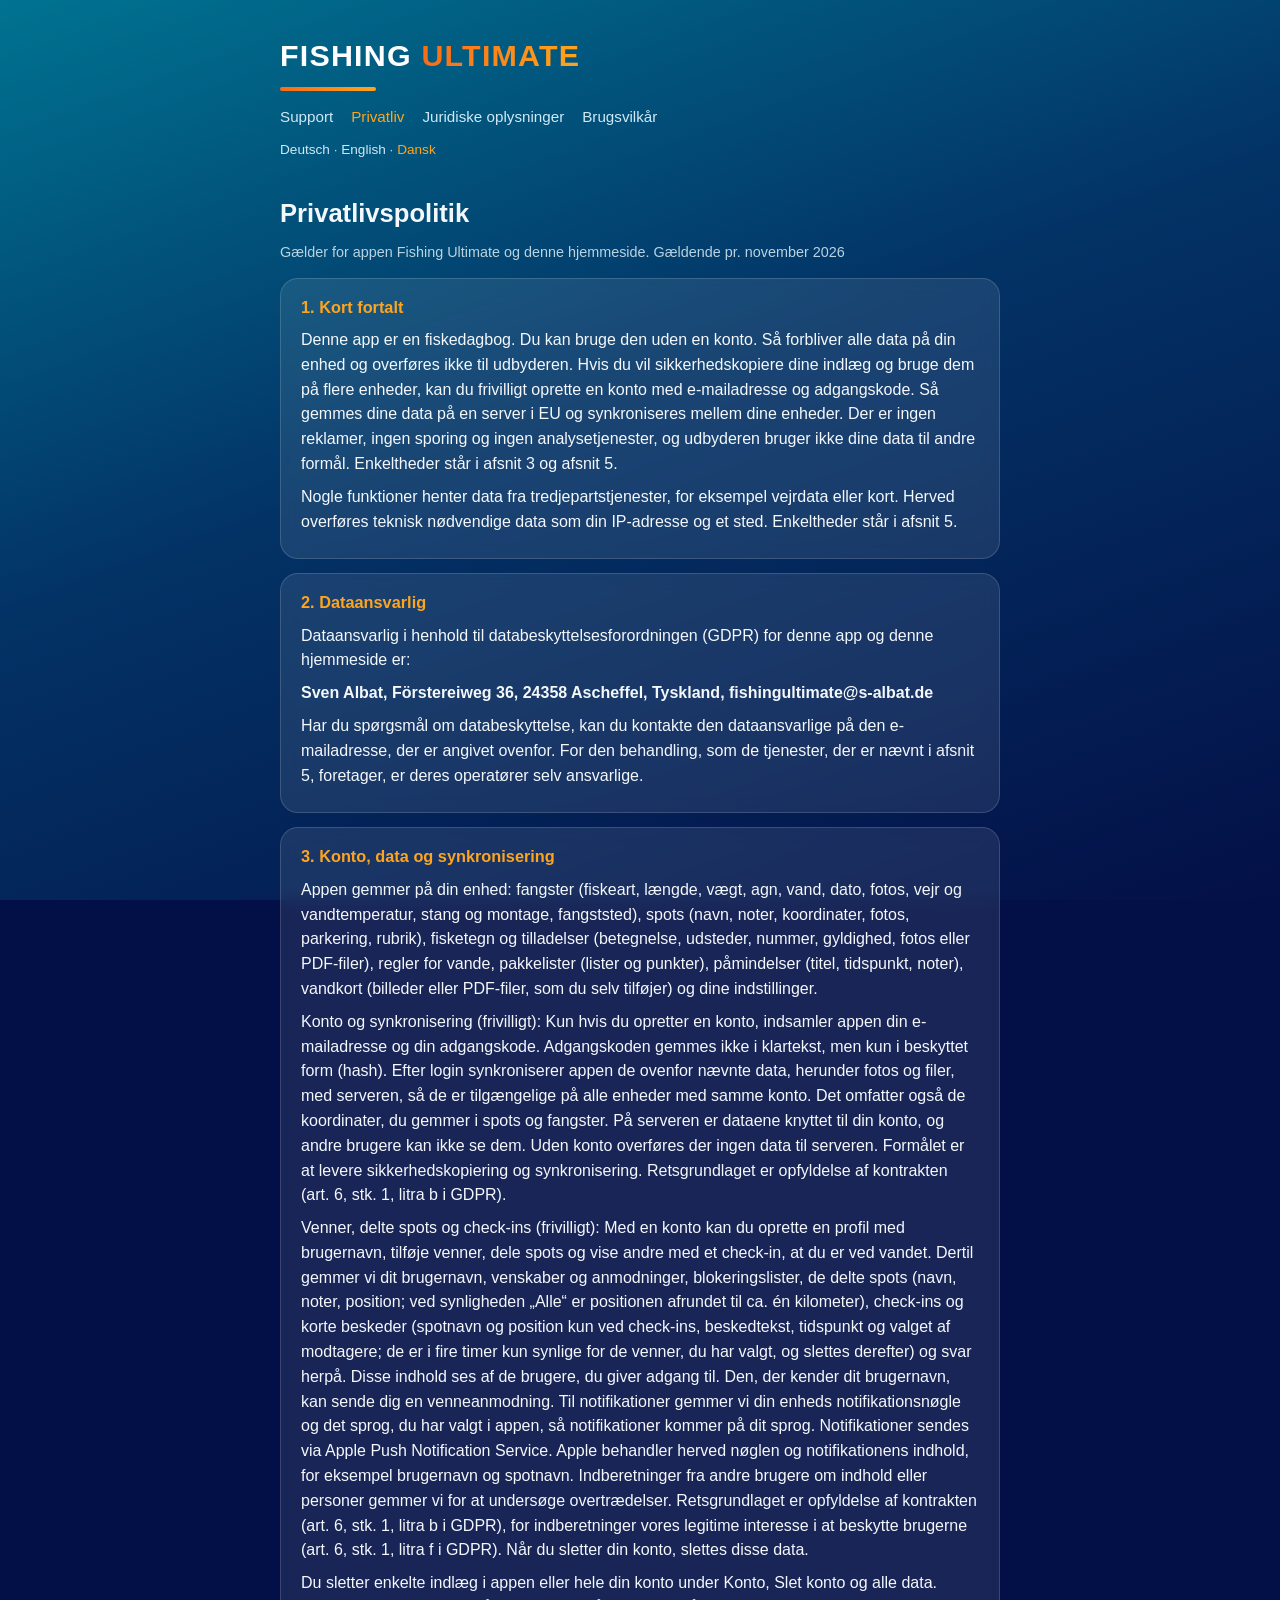
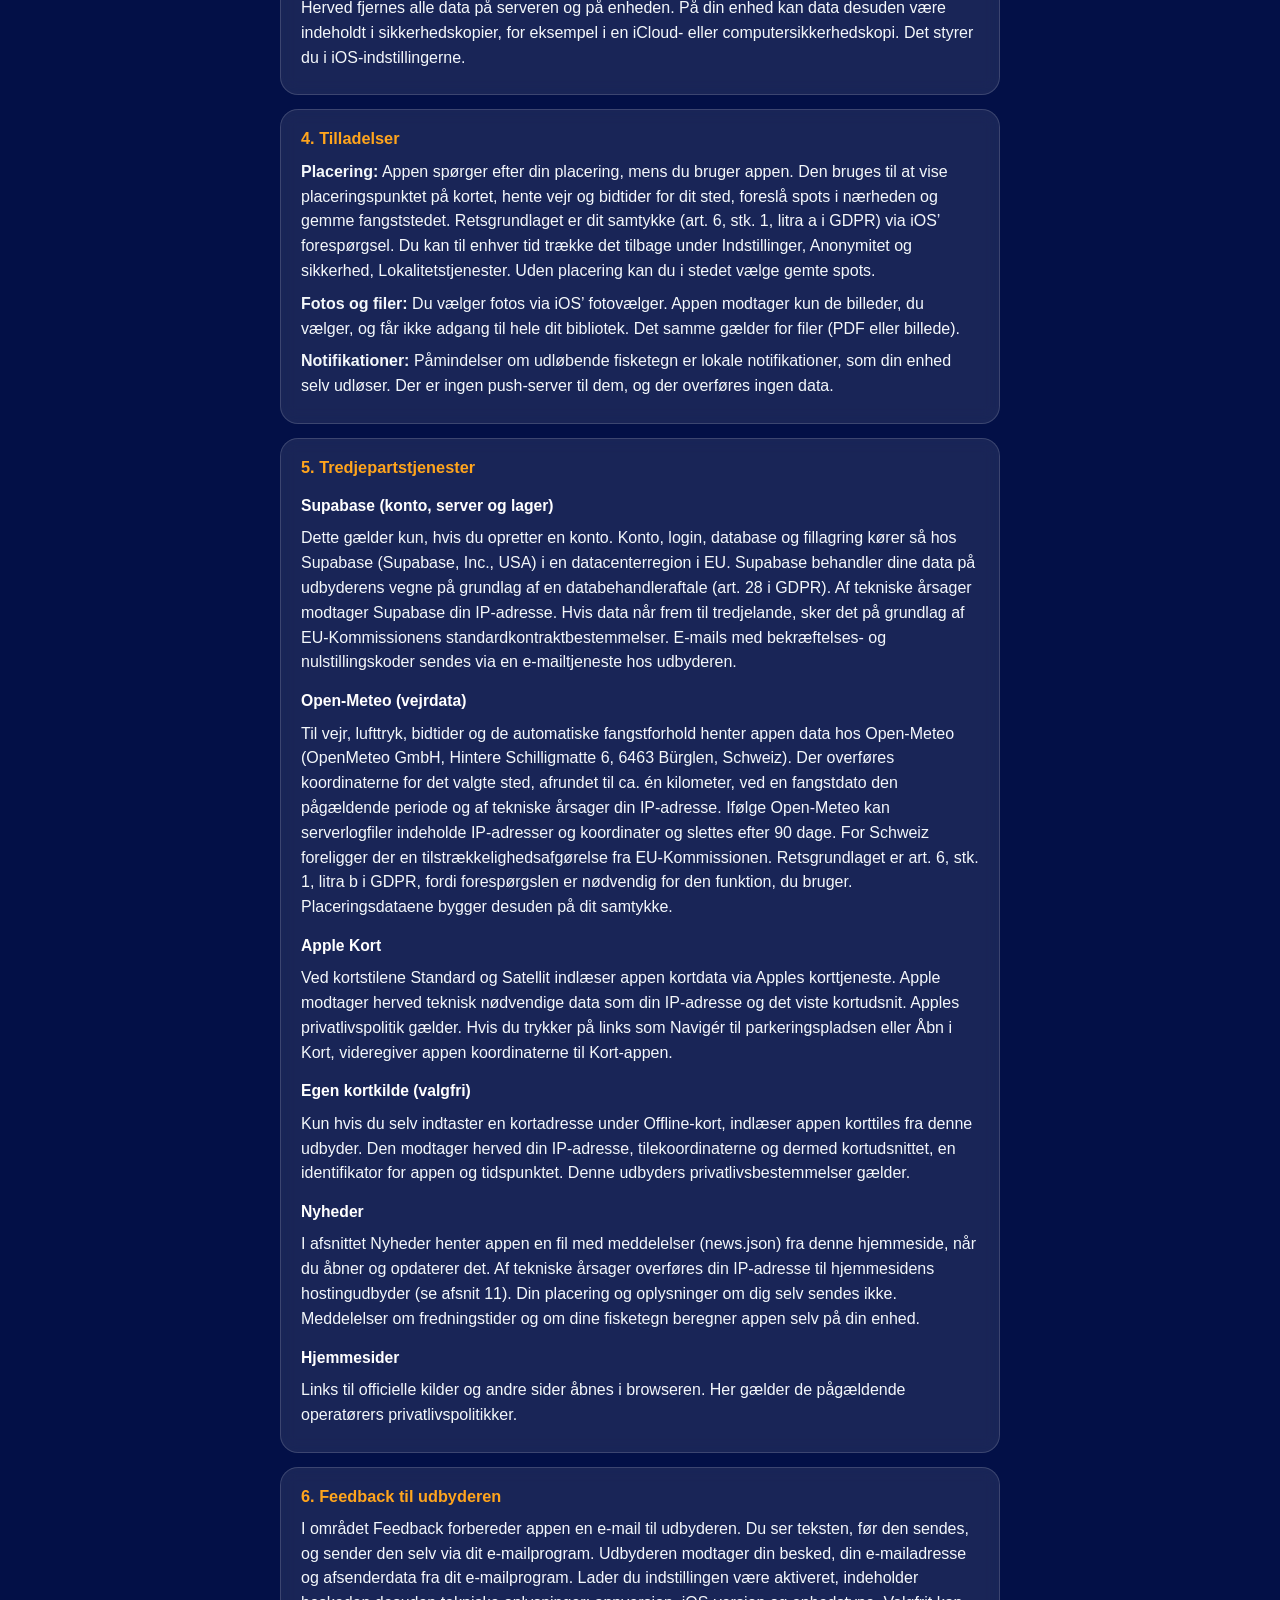
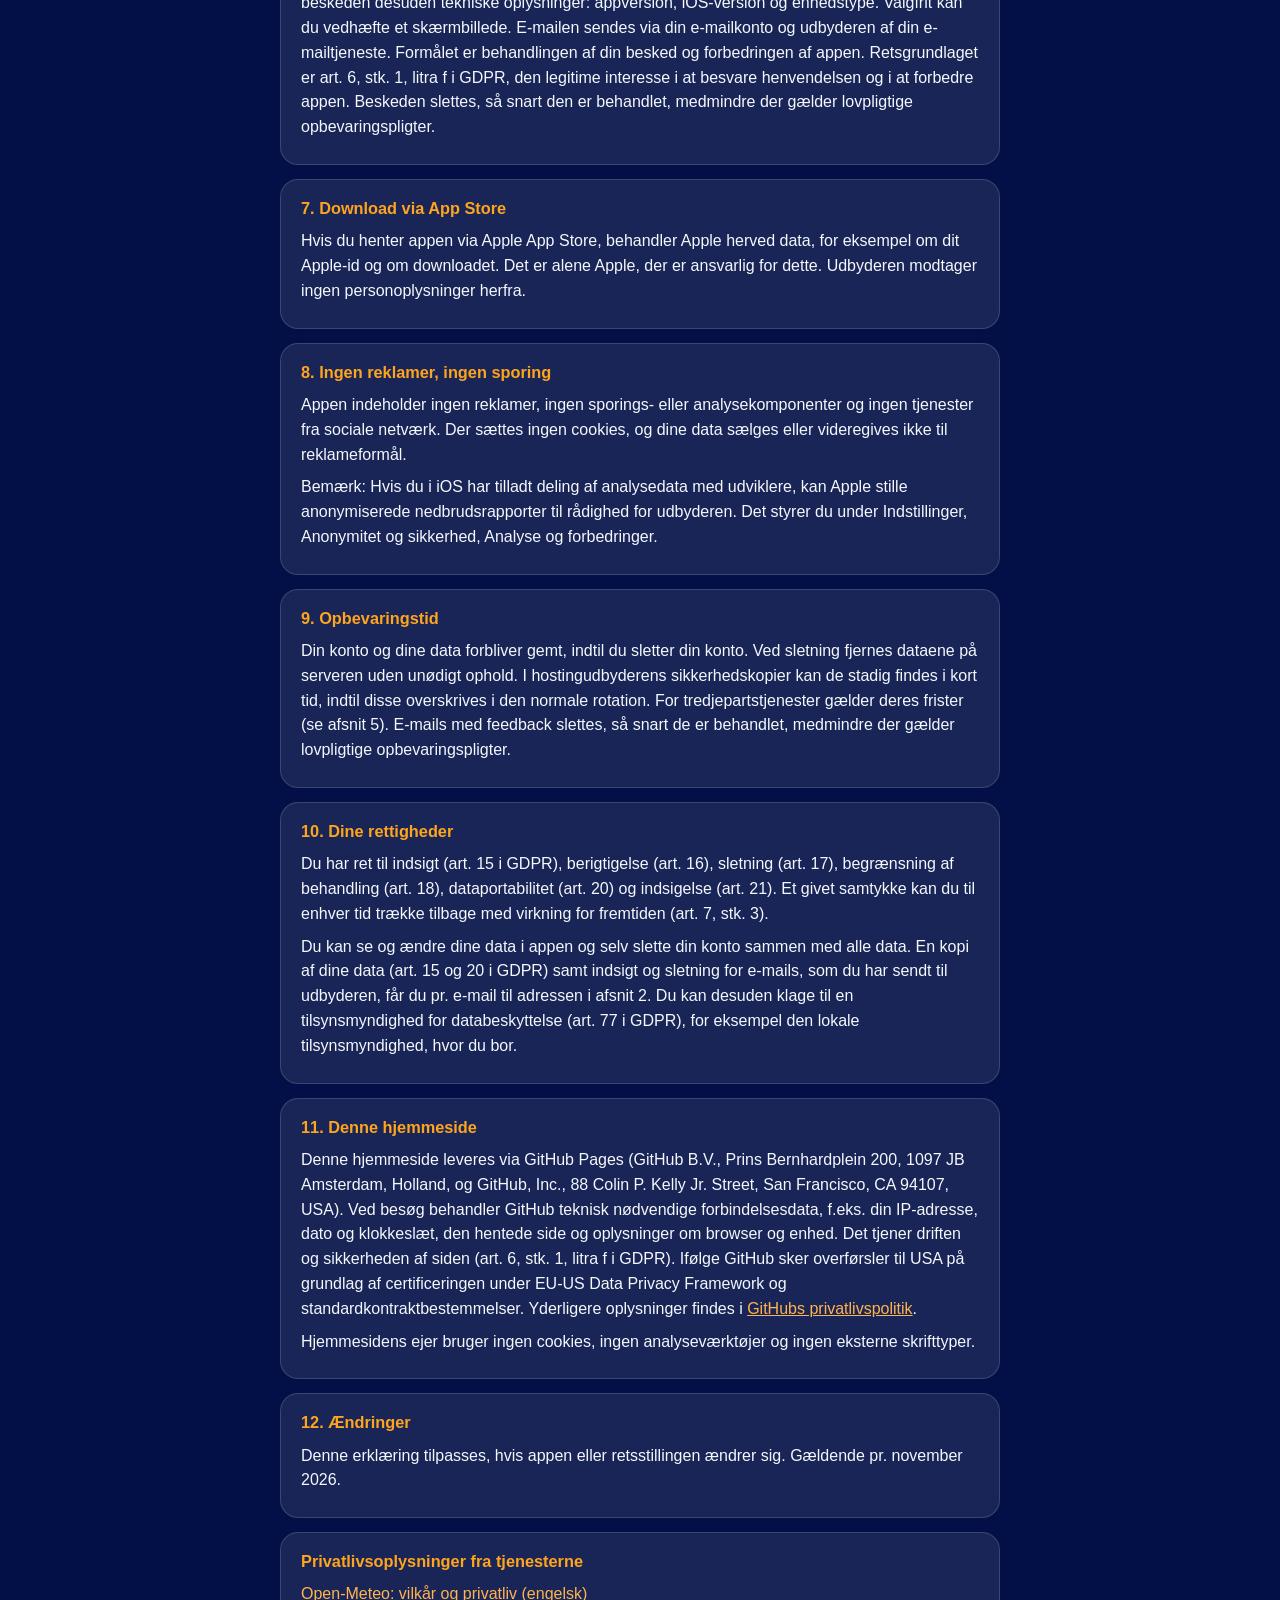
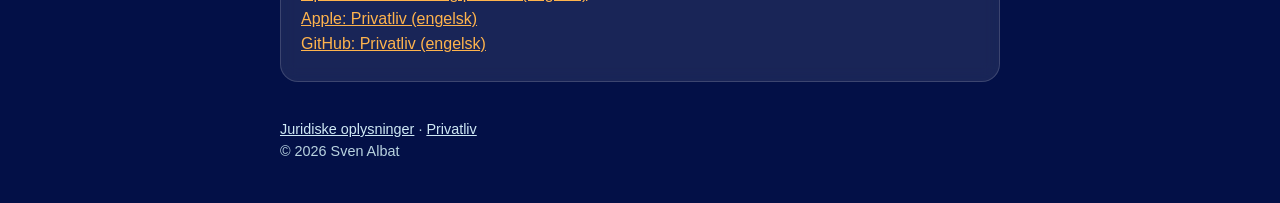
==== da/privatliv.html @ 705c63ea "Add files via upload" ====
<!DOCTYPE html>
<html lang="da">
<head>
<meta charset="utf-8">
<meta name="viewport" content="width=device-width, initial-scale=1">
<title>Privatliv – Fishing Ultimate</title>
<meta name="description" content="Fishing Ultimate: fiskedagbog, fiskepladskort, vejr og bidtider til iPhone.">
<link rel="stylesheet" href="../style.css">
</head>
<body>
<header>
  <a class="brand" href="index.html">FISHING <span>ULTIMATE</span></a>
  <div class="line"></div>
  <nav>
    <a href="index.html">Support</a>
    <a href="privatliv.html" aria-current="page">Privatliv</a>
    <a href="juridiske-oplysninger.html">Juridiske oplysninger</a>
    <a href="brugsvilkaar.html">Brugsvilkår</a>
  </nav>
  <div class="lang"><a href="../datenschutz.html" hreflang="de" lang="de">Deutsch</a> · <a href="../en/privacy.html" hreflang="en" lang="en">English</a> · <a href="privatliv.html" hreflang="da" lang="da" aria-current="true">Dansk</a></div>
</header>
<main>
<h1>Privatlivspolitik</h1>
<p class="muted">Gælder for appen Fishing Ultimate og denne hjemmeside. Gældende pr. november 2026</p>
<section class="card">
<h2>1. Kort fortalt</h2>

<p>Denne app er en fiskedagbog. Du kan bruge den uden en konto. Så forbliver alle data på din enhed og overføres ikke til udbyderen. Hvis du vil sikkerhedskopiere dine indlæg og bruge dem på flere enheder, kan du frivilligt oprette en konto med e-mailadresse og adgangskode. Så gemmes dine data på en server i EU og synkroniseres mellem dine enheder. Der er ingen reklamer, ingen sporing og ingen analysetjenester, og udbyderen bruger ikke dine data til andre formål. Enkeltheder står i afsnit 3 og afsnit 5.</p>
<p>Nogle funktioner henter data fra tredjepartstjenester, for eksempel vejrdata eller kort. Herved overføres teknisk nødvendige data som din IP-adresse og et sted. Enkeltheder står i afsnit 5.</p>

</section>
<section class="card">
<h2>2. Dataansvarlig</h2>

<p>Dataansvarlig i henhold til databeskyttelsesforordningen (GDPR) for denne app og denne hjemmeside er:</p>
<p><strong>Sven Albat, Förstereiweg 36, 24358 Ascheffel, Tyskland, fishingultimate@s-albat.de</strong></p>
<p>Har du spørgsmål om databeskyttelse, kan du kontakte den dataansvarlige på den e-mailadresse, der er angivet ovenfor. For den behandling, som de tjenester, der er nævnt i afsnit 5, foretager, er deres operatører selv ansvarlige.</p>

</section>
<section class="card">
<h2>3. Konto, data og synkronisering</h2>

<p>Appen gemmer på din enhed: fangster (fiskeart, længde, vægt, agn, vand, dato, fotos, vejr og vandtemperatur, stang og montage, fangststed), spots (navn, noter, koordinater, fotos, parkering, rubrik), fisketegn og tilladelser (betegnelse, udsteder, nummer, gyldighed, fotos eller PDF-filer), regler for vande, pakkelister (lister og punkter), påmindelser (titel, tidspunkt, noter), vandkort (billeder eller PDF-filer, som du selv tilføjer) og dine indstillinger.</p>
<p>Konto og synkronisering (frivilligt): Kun hvis du opretter en konto, indsamler appen din e-mailadresse og din adgangskode. Adgangskoden gemmes ikke i klartekst, men kun i beskyttet form (hash). Efter login synkroniserer appen de ovenfor nævnte data, herunder fotos og filer, med serveren, så de er tilgængelige på alle enheder med samme konto. Det omfatter også de koordinater, du gemmer i spots og fangster. På serveren er dataene knyttet til din konto, og andre brugere kan ikke se dem. Uden konto overføres der ingen data til serveren. Formålet er at levere sikkerhedskopiering og synkronisering. Retsgrundlaget er opfyldelse af kontrakten (art. 6, stk. 1, litra b i GDPR).</p>
<p>Venner, delte spots og check-ins (frivilligt): Med en konto kan du oprette en profil med brugernavn, tilføje venner, dele spots og vise andre med et check-in, at du er ved vandet. Dertil gemmer vi dit brugernavn, venskaber og anmodninger, blokeringslister, de delte spots (navn, noter, position; ved synligheden „Alle“ er positionen afrundet til ca. én kilometer), check-ins og korte beskeder (spotnavn og position kun ved check-ins, beskedtekst, tidspunkt og valget af modtagere; de er i fire timer kun synlige for de venner, du har valgt, og slettes derefter) og svar herpå. Disse indhold ses af de brugere, du giver adgang til. Den, der kender dit brugernavn, kan sende dig en venneanmodning. Til notifikationer gemmer vi din enheds notifikationsnøgle og det sprog, du har valgt i appen, så notifikationer kommer på dit sprog. Notifikationer sendes via Apple Push Notification Service. Apple behandler herved nøglen og notifikationens indhold, for eksempel brugernavn og spotnavn. Indberetninger fra andre brugere om indhold eller personer gemmer vi for at undersøge overtrædelser. Retsgrundlaget er opfyldelse af kontrakten (art. 6, stk. 1, litra b i GDPR), for indberetninger vores legitime interesse i at beskytte brugerne (art. 6, stk. 1, litra f i GDPR). Når du sletter din konto, slettes disse data.</p>
<p>Du sletter enkelte indlæg i appen eller hele din konto under Konto, Slet konto og alle data. Herved fjernes alle data på serveren og på enheden. På din enhed kan data desuden være indeholdt i sikkerhedskopier, for eksempel i en iCloud- eller computersikkerhedskopi. Det styrer du i iOS-indstillingerne.</p>

</section>
<section class="card">
<h2>4. Tilladelser</h2>

<p><strong>Placering:</strong> Appen spørger efter din placering, mens du bruger appen. Den bruges til at vise placeringspunktet på kortet, hente vejr og bidtider for dit sted, foreslå spots i nærheden og gemme fangststedet. Retsgrundlaget er dit samtykke (art. 6, stk. 1, litra a i GDPR) via iOS’ forespørgsel. Du kan til enhver tid trække det tilbage under Indstillinger, Anonymitet og sikkerhed, Lokalitetstjenester. Uden placering kan du i stedet vælge gemte spots.</p>
<p><strong>Fotos og filer:</strong> Du vælger fotos via iOS’ fotovælger. Appen modtager kun de billeder, du vælger, og får ikke adgang til hele dit bibliotek. Det samme gælder for filer (PDF eller billede).</p>
<p><strong>Notifikationer:</strong> Påmindelser om udløbende fisketegn er lokale notifikationer, som din enhed selv udløser. Der er ingen push-server til dem, og der overføres ingen data.</p>

</section>
<section class="card">
<h2>5. Tredjepartstjenester</h2>

<h3>Supabase (konto, server og lager)</h3>
<p>Dette gælder kun, hvis du opretter en konto. Konto, login, database og fillagring kører så hos Supabase (Supabase, Inc., USA) i en datacenterregion i EU. Supabase behandler dine data på udbyderens vegne på grundlag af en databehandleraftale (art. 28 i GDPR). Af tekniske årsager modtager Supabase din IP-adresse. Hvis data når frem til tredjelande, sker det på grundlag af EU-Kommissionens standardkontraktbestemmelser. E-mails med bekræftelses- og nulstillingskoder sendes via en e-mailtjeneste hos udbyderen.</p>
<h3>Open-Meteo (vejrdata)</h3>
<p>Til vejr, lufttryk, bidtider og de automatiske fangstforhold henter appen data hos Open-Meteo (OpenMeteo GmbH, Hintere Schilligmatte 6, 6463 Bürglen, Schweiz). Der overføres koordinaterne for det valgte sted, afrundet til ca. én kilometer, ved en fangstdato den pågældende periode og af tekniske årsager din IP-adresse. Ifølge Open-Meteo kan serverlogfiler indeholde IP-adresser og koordinater og slettes efter 90 dage. For Schweiz foreligger der en tilstrækkelighedsafgørelse fra EU-Kommissionen. Retsgrundlaget er art. 6, stk. 1, litra b i GDPR, fordi forespørgslen er nødvendig for den funktion, du bruger. Placeringsdataene bygger desuden på dit samtykke.</p>
<h3>Apple Kort</h3>
<p>Ved kortstilene Standard og Satellit indlæser appen kortdata via Apples korttjeneste. Apple modtager herved teknisk nødvendige data som din IP-adresse og det viste kortudsnit. Apples privatlivspolitik gælder. Hvis du trykker på links som Navigér til parkeringspladsen eller Åbn i Kort, videregiver appen koordinaterne til Kort-appen.</p>
<h3>Egen kortkilde (valgfri)</h3>
<p>Kun hvis du selv indtaster en kortadresse under Offline-kort, indlæser appen korttiles fra denne udbyder. Den modtager herved din IP-adresse, tilekoordinaterne og dermed kortudsnittet, en identifikator for appen og tidspunktet. Denne udbyders privatlivsbestemmelser gælder.</p>
<h3>Nyheder</h3>
<p>I afsnittet Nyheder henter appen en fil med meddelelser (news.json) fra denne hjemmeside, når du åbner og opdaterer det. Af tekniske årsager overføres din IP-adresse til hjemmesidens hostingudbyder (se afsnit 11). Din placering og oplysninger om dig selv sendes ikke. Meddelelser om fredningstider og om dine fisketegn beregner appen selv på din enhed.</p>
<h3>Hjemmesider</h3>
<p>Links til officielle kilder og andre sider åbnes i browseren. Her gælder de pågældende operatørers privatlivspolitikker.</p>

</section>
<section class="card">
<h2>6. Feedback til udbyderen</h2>
<p>I området Feedback forbereder appen en e-mail til udbyderen. Du ser teksten, før den sendes, og sender den selv via dit e-mailprogram. Udbyderen modtager din besked, din e-mailadresse og afsenderdata fra dit e-mailprogram. Lader du indstillingen være aktiveret, indeholder beskeden desuden tekniske oplysninger: appversion, iOS-version og enhedstype. Valgfrit kan du vedhæfte et skærmbillede. E-mailen sendes via din e-mailkonto og udbyderen af din e-mailtjeneste. Formålet er behandlingen af din besked og forbedringen af appen. Retsgrundlaget er art. 6, stk. 1, litra f i GDPR, den legitime interesse i at besvare henvendelsen og i at forbedre appen. Beskeden slettes, så snart den er behandlet, medmindre der gælder lovpligtige opbevaringspligter.</p>
</section>
<section class="card">
<h2>7. Download via App Store</h2>

<p>Hvis du henter appen via Apple App Store, behandler Apple herved data, for eksempel om dit Apple-id og om downloadet. Det er alene Apple, der er ansvarlig for dette. Udbyderen modtager ingen personoplysninger herfra.</p>

</section>
<section class="card">
<h2>8. Ingen reklamer, ingen sporing</h2>

<p>Appen indeholder ingen reklamer, ingen sporings- eller analysekomponenter og ingen tjenester fra sociale netværk. Der sættes ingen cookies, og dine data sælges eller videregives ikke til reklameformål.</p>
<p>Bemærk: Hvis du i iOS har tilladt deling af analysedata med udviklere, kan Apple stille anonymiserede nedbrudsrapporter til rådighed for udbyderen. Det styrer du under Indstillinger, Anonymitet og sikkerhed, Analyse og forbedringer.</p>

</section>
<section class="card">
<h2>9. Opbevaringstid</h2>

<p>Din konto og dine data forbliver gemt, indtil du sletter din konto. Ved sletning fjernes dataene på serveren uden unødigt ophold. I hostingudbyderens sikkerhedskopier kan de stadig findes i kort tid, indtil disse overskrives i den normale rotation. For tredjepartstjenester gælder deres frister (se afsnit 5). E-mails med feedback slettes, så snart de er behandlet, medmindre der gælder lovpligtige opbevaringspligter.</p>

</section>
<section class="card">
<h2>10. Dine rettigheder</h2>

<p>Du har ret til indsigt (art. 15 i GDPR), berigtigelse (art. 16), sletning (art. 17), begrænsning af behandling (art. 18), dataportabilitet (art. 20) og indsigelse (art. 21). Et givet samtykke kan du til enhver tid trække tilbage med virkning for fremtiden (art. 7, stk. 3).</p>
<p>Du kan se og ændre dine data i appen og selv slette din konto sammen med alle data. En kopi af dine data (art. 15 og 20 i GDPR) samt indsigt og sletning for e-mails, som du har sendt til udbyderen, får du pr. e-mail til adressen i afsnit 2. Du kan desuden klage til en tilsynsmyndighed for databeskyttelse (art. 77 i GDPR), for eksempel den lokale tilsynsmyndighed, hvor du bor.</p>

</section>
<section class="card">
<h2>11. Denne hjemmeside</h2>

<p>Denne hjemmeside leveres via GitHub Pages (GitHub B.V., Prins Bernhardplein 200, 1097 JB Amsterdam, Holland, og GitHub, Inc., 88 Colin P. Kelly Jr. Street, San Francisco, CA 94107, USA). Ved besøg behandler GitHub teknisk nødvendige forbindelsesdata, f.eks. din IP-adresse, dato og klokkeslæt, den hentede side og oplysninger om browser og enhed. Det tjener driften og sikkerheden af siden (art. 6, stk. 1, litra f i GDPR). Ifølge GitHub sker overførsler til USA på grundlag af certificeringen under EU-US Data Privacy Framework og standardkontraktbestemmelser. Yderligere oplysninger findes i <a href="https://docs.github.com/en/site-policy/privacy-policies/github-general-privacy-statement">GitHubs privatlivspolitik</a>.</p>
<p>Hjemmesidens ejer bruger ingen cookies, ingen analyseværktøjer og ingen eksterne skrifttyper.</p>

</section>
<section class="card">
<h2>12. Ændringer</h2>

<p>Denne erklæring tilpasses, hvis appen eller retsstillingen ændrer sig. Gældende pr. november 2026.</p>

</section>
<section class="card">
<h2>Privatlivsoplysninger fra tjenesterne</h2>

<p><a href="https://open-meteo.com/en/terms">Open-Meteo: vilkår og privatliv (engelsk)</a><br>
<a href="https://www.apple.com/legal/privacy/en-ww/">Apple: Privatliv (engelsk)</a><br>
<a href="https://docs.github.com/en/site-policy/privacy-policies/github-general-privacy-statement">GitHub: Privatliv (engelsk)</a></p>

</section>

</main>
<footer>
  <a href="juridiske-oplysninger.html">Juridiske oplysninger</a> · <a href="privatliv.html">Privatliv</a><br>
  © 2026 Sven Albat
</footer>
</body>
</html>
---- style.css ----
:root { color-scheme: dark; }
* { box-sizing: border-box; }
body {
  margin: 0;
  font-family: -apple-system, BlinkMacSystemFont, "Segoe UI", Roboto, Helvetica, Arial, sans-serif;
  line-height: 1.55;
  color: #f4f8fb;
  background: #031047;
  background-image: linear-gradient(160deg, #007391 0%, #033366 45%, #031047 100%);
  background-attachment: fixed;
  min-height: 100vh;
}
header, main, footer { max-width: 760px; margin: 0 auto; padding: 0 20px; }
header { padding-top: 32px; padding-bottom: 8px; }
header .brand { font-size: 1.9rem; font-weight: 800; letter-spacing: .04em; text-decoration: none; color: #fff; }
header .brand span { background: linear-gradient(90deg, #f96b17, #ffa51d); -webkit-background-clip: text; background-clip: text; color: transparent; }
header .line { width: 96px; height: 4px; border-radius: 2px; margin-top: 8px; background: linear-gradient(90deg, #f96b17, #ffa51d); }
nav { margin-top: 14px; display: flex; flex-wrap: wrap; gap: 6px 18px; font-size: .95rem; }
nav a { color: #cfe9f5; text-decoration: none; }
nav a[aria-current="page"], nav a:hover { color: #ffa51d; }
h1 { font-size: 1.6rem; margin: 26px 0 6px; }
.card {
  background: rgba(255, 255, 255, .09);
  border: 1px solid rgba(255, 255, 255, .15);
  border-radius: 18px;
  padding: 16px 20px;
  margin: 14px 0;
  backdrop-filter: blur(8px);
}
.card h2 { font-size: 1.02rem; margin: 0 0 8px; color: #ffa51d; }
.card h3 { font-size: .98rem; margin: 14px 0 4px; color: #fff; }
p { margin: 8px 0; }
a { color: #ffb44d; }
.muted { color: #b9d3e0; font-size: .9rem; }
footer { padding-top: 22px; padding-bottom: 40px; color: #b9d3e0; font-size: .9rem; }
footer a { color: #cfe9f5; }
.lang { margin-top: 10px; font-size: .85rem; color: #b9d3e0; }
.lang a { color: #cfe9f5; text-decoration: none; }
.lang a[aria-current="true"], .lang a:hover { color: #ffa51d; }
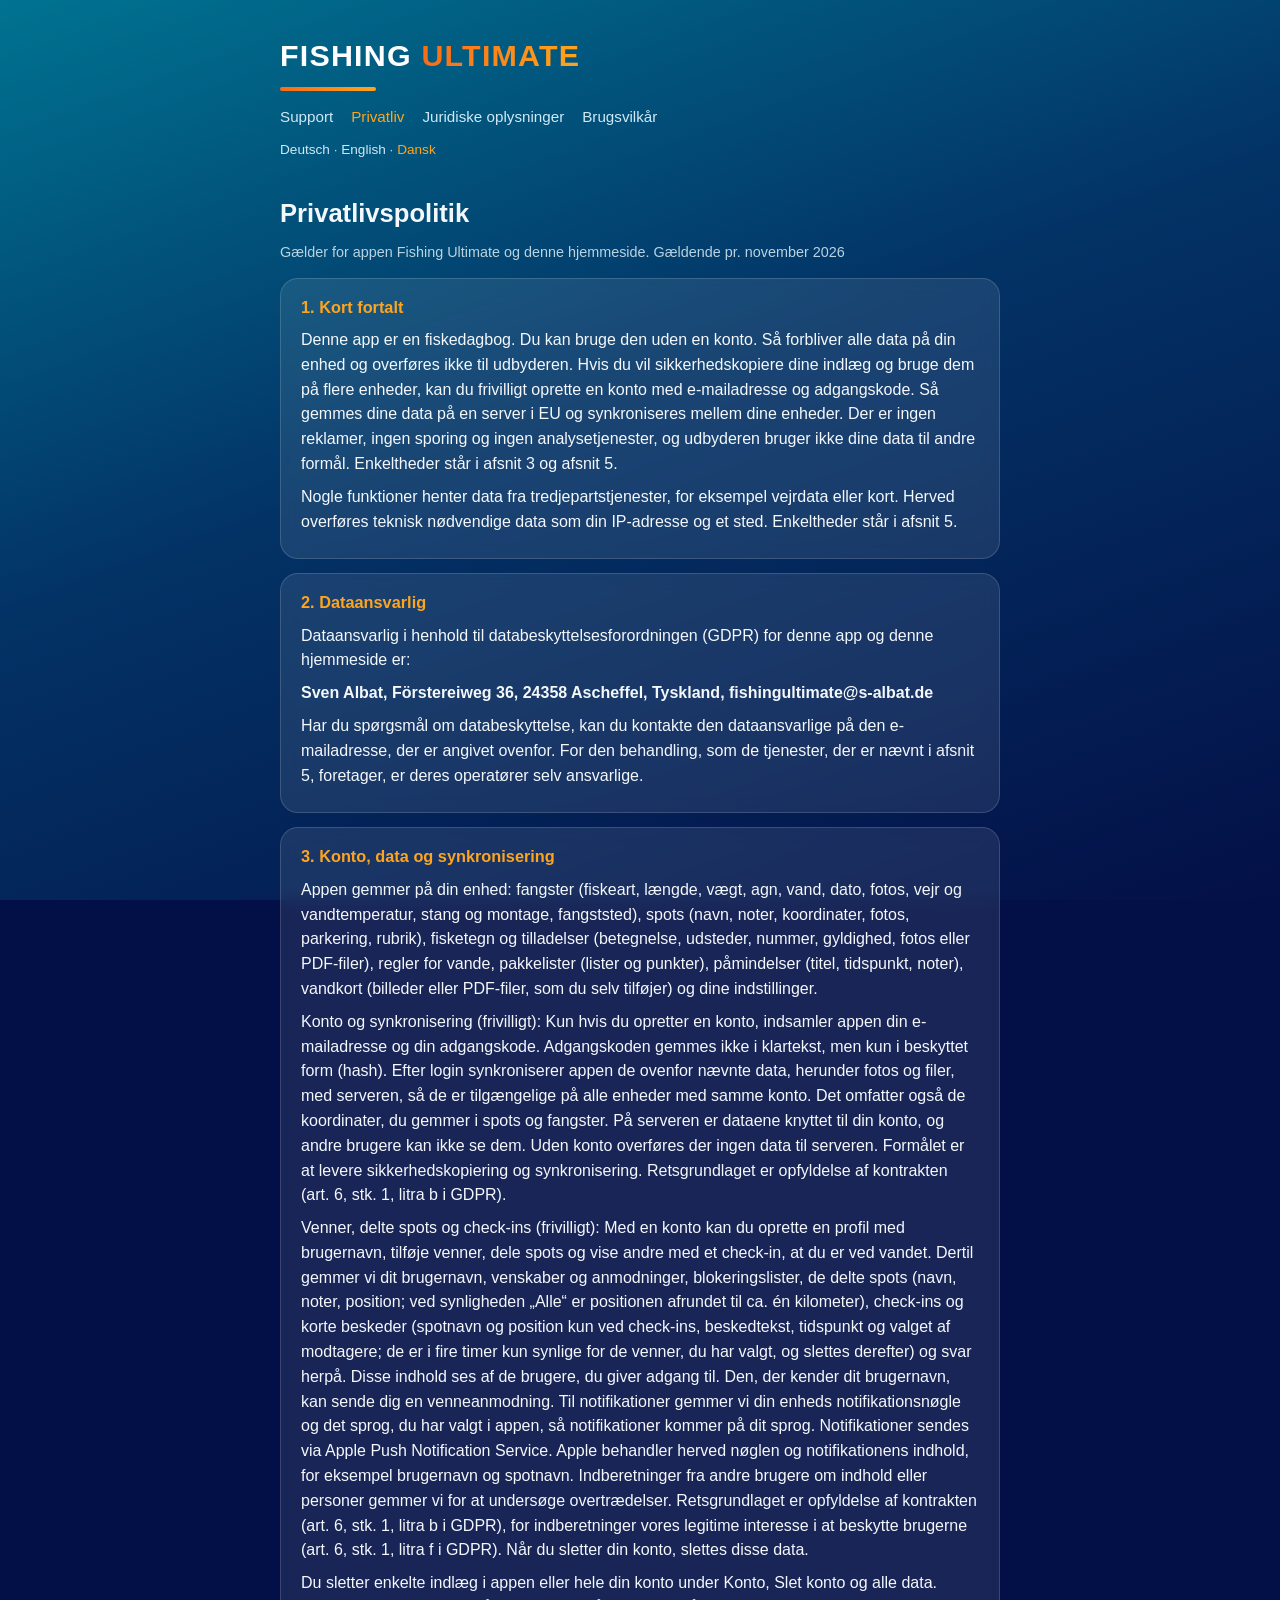
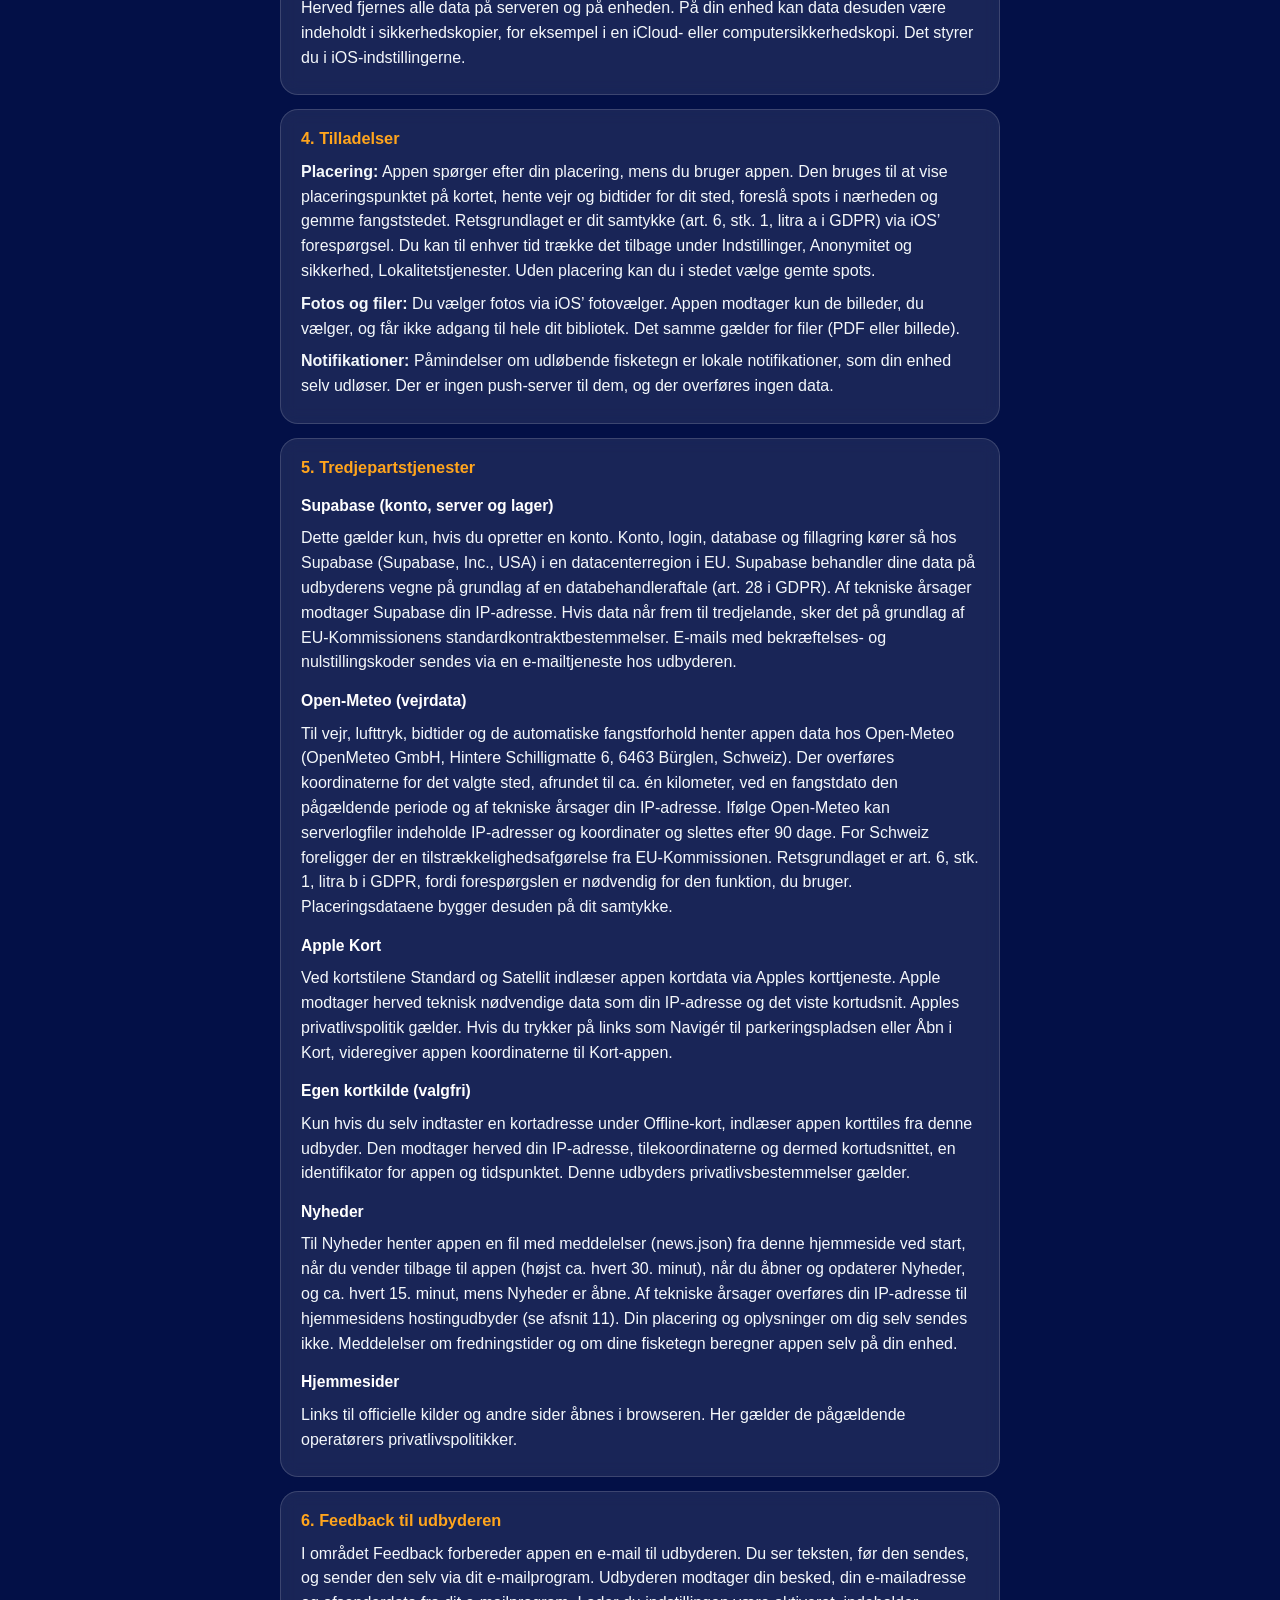
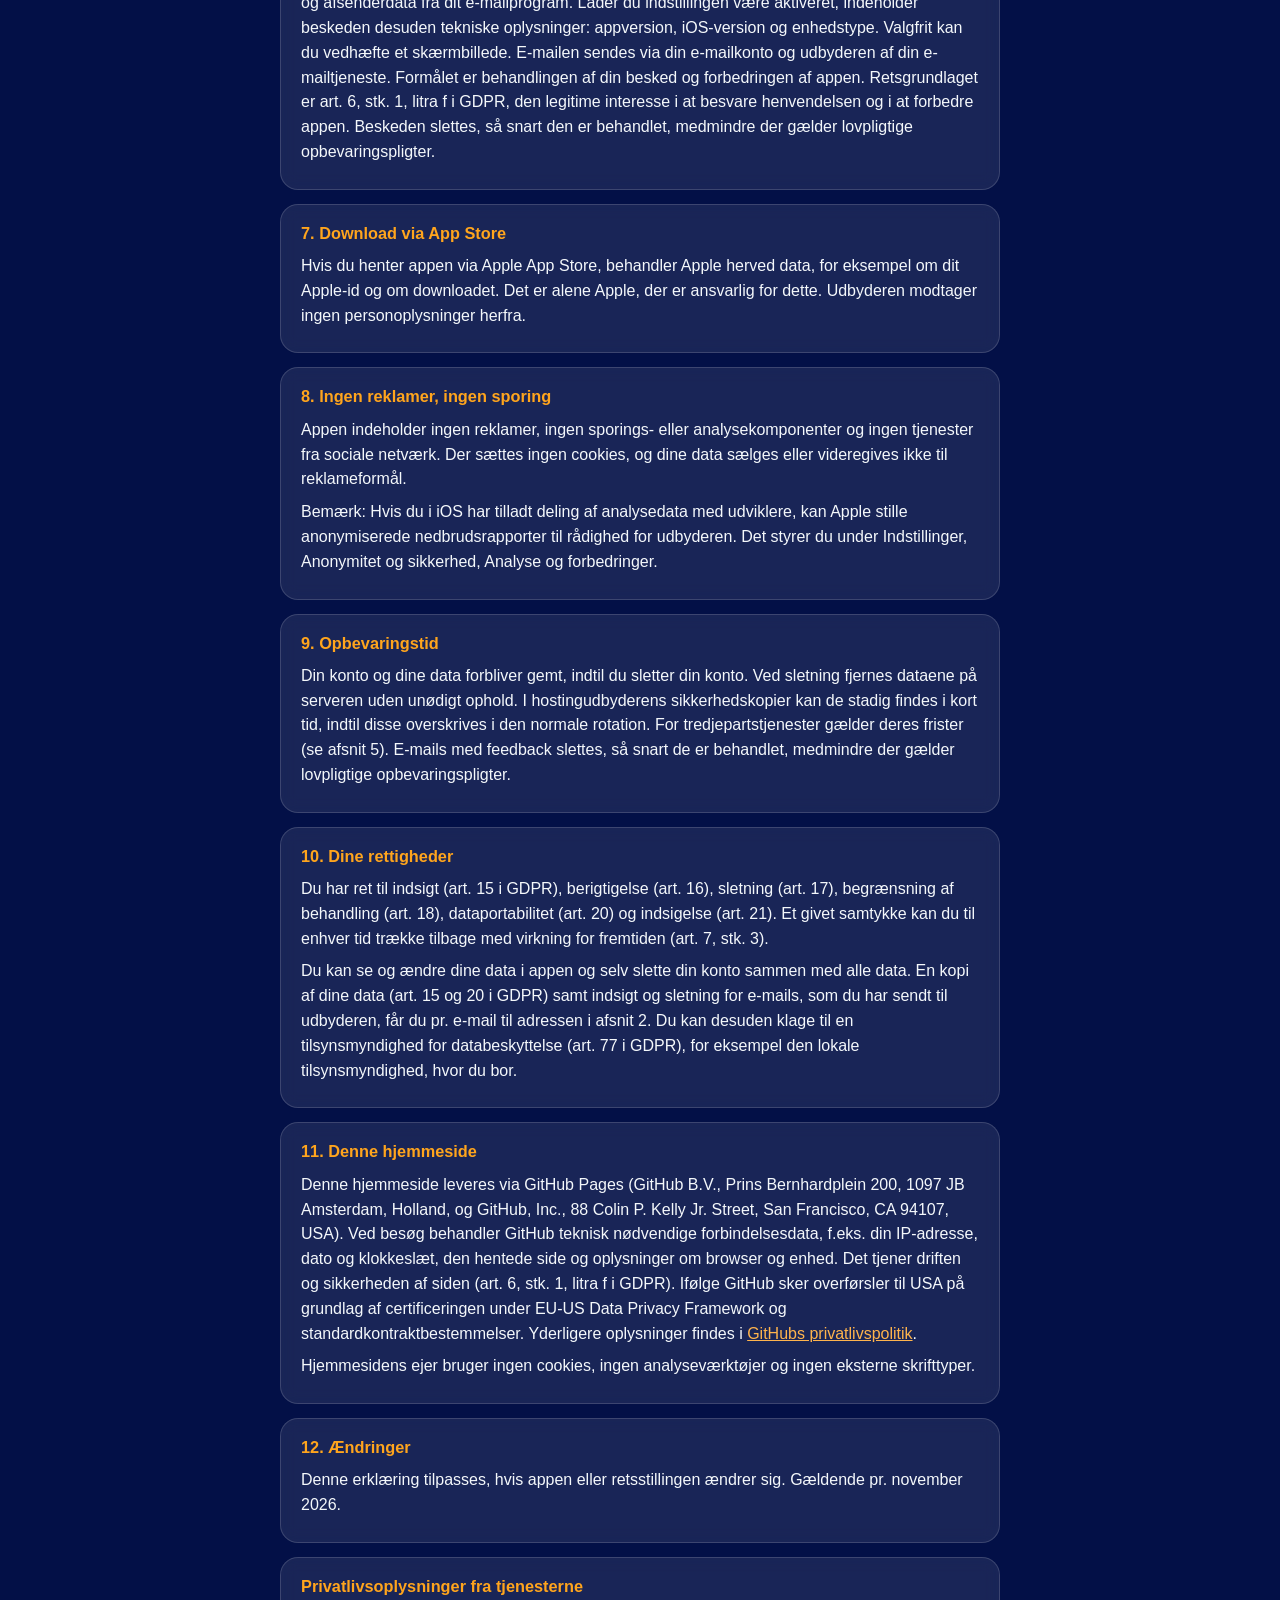
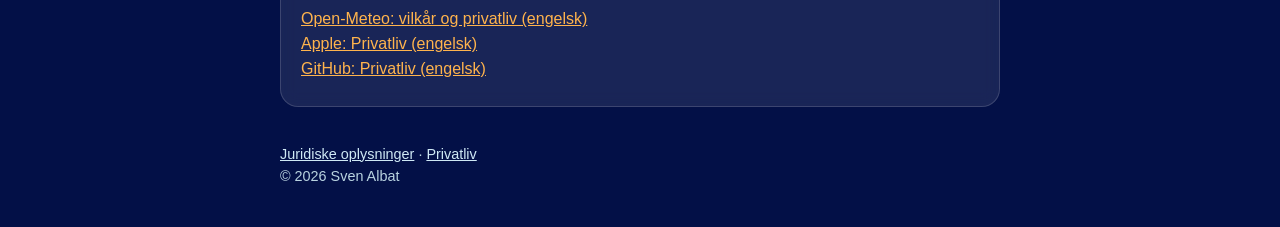
==== commit 1060d378: "Add files via upload" ====
--- a/da/privatliv.html
+++ b/da/privatliv.html
@@ -66,7 +66,7 @@
 <h3>Egen kortkilde (valgfri)</h3>
 <p>Kun hvis du selv indtaster en kortadresse under Offline-kort, indlæser appen korttiles fra denne udbyder. Den modtager herved din IP-adresse, tilekoordinaterne og dermed kortudsnittet, en identifikator for appen og tidspunktet. Denne udbyders privatlivsbestemmelser gælder.</p>
 <h3>Nyheder</h3>
-<p>I afsnittet Nyheder henter appen en fil med meddelelser (news.json) fra denne hjemmeside, når du åbner og opdaterer det. Af tekniske årsager overføres din IP-adresse til hjemmesidens hostingudbyder (se afsnit 11). Din placering og oplysninger om dig selv sendes ikke. Meddelelser om fredningstider og om dine fisketegn beregner appen selv på din enhed.</p>
+<p>Til Nyheder henter appen en fil med meddelelser (news.json) fra denne hjemmeside ved start, når du vender tilbage til appen (højst ca. hvert 30. minut), når du åbner og opdaterer Nyheder, og ca. hvert 15. minut, mens Nyheder er åbne. Af tekniske årsager overføres din IP-adresse til hjemmesidens hostingudbyder (se afsnit 11). Din placering og oplysninger om dig selv sendes ikke. Meddelelser om fredningstider og om dine fisketegn beregner appen selv på din enhed.</p>
 <h3>Hjemmesider</h3>
 <p>Links til officielle kilder og andre sider åbnes i browseren. Her gælder de pågældende operatørers privatlivspolitikker.</p>
 
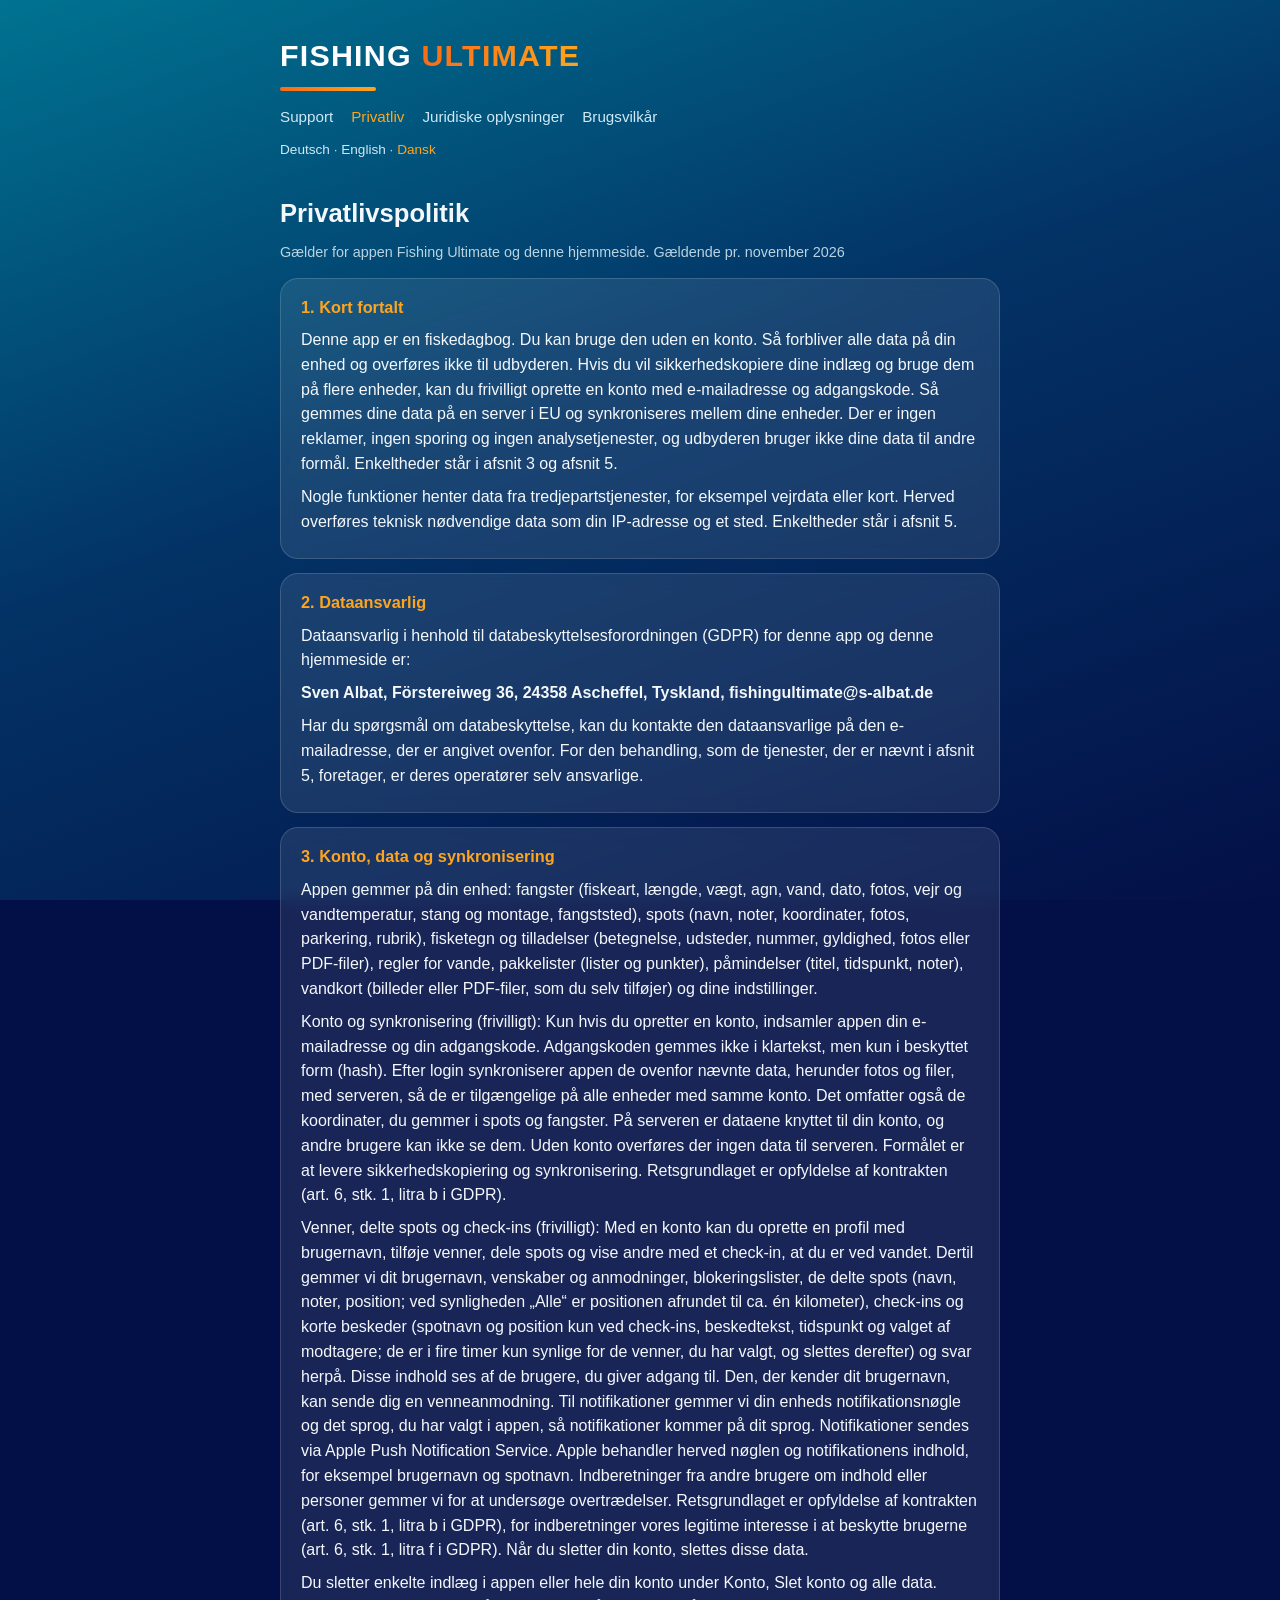
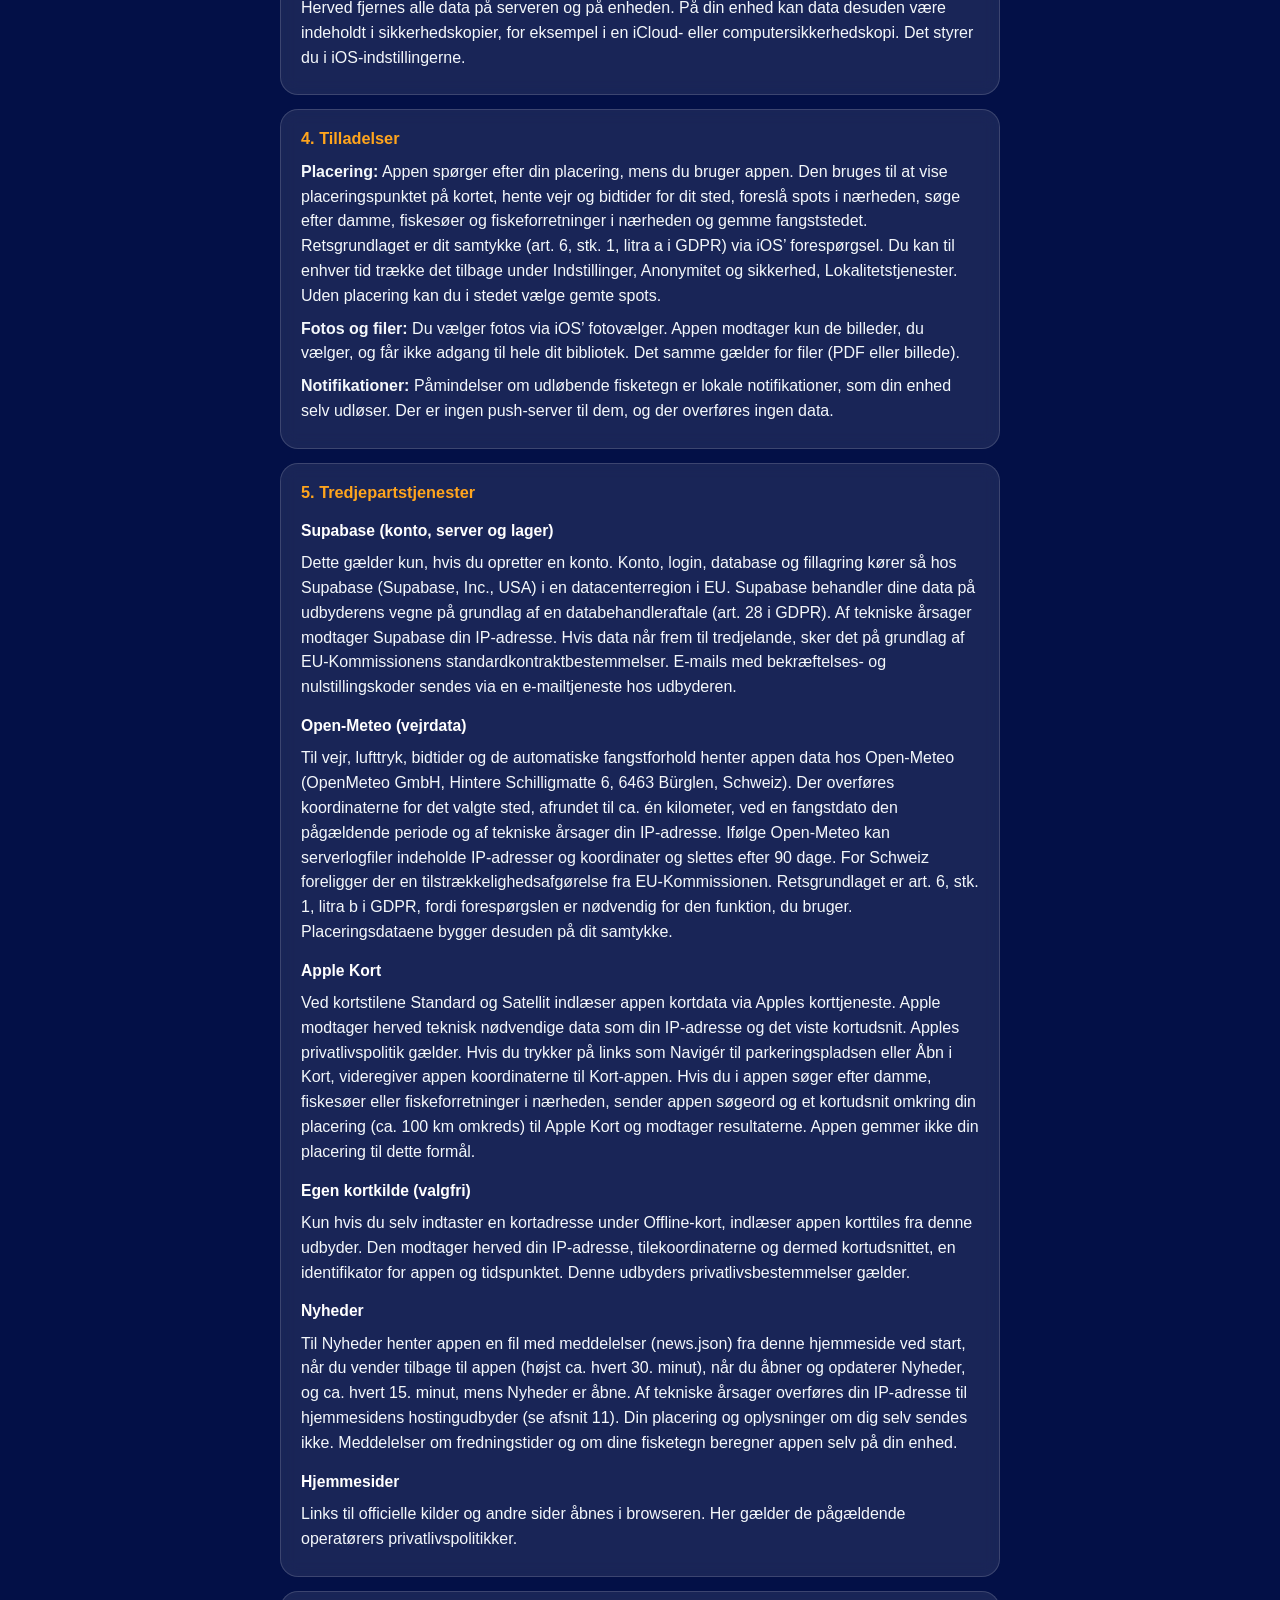
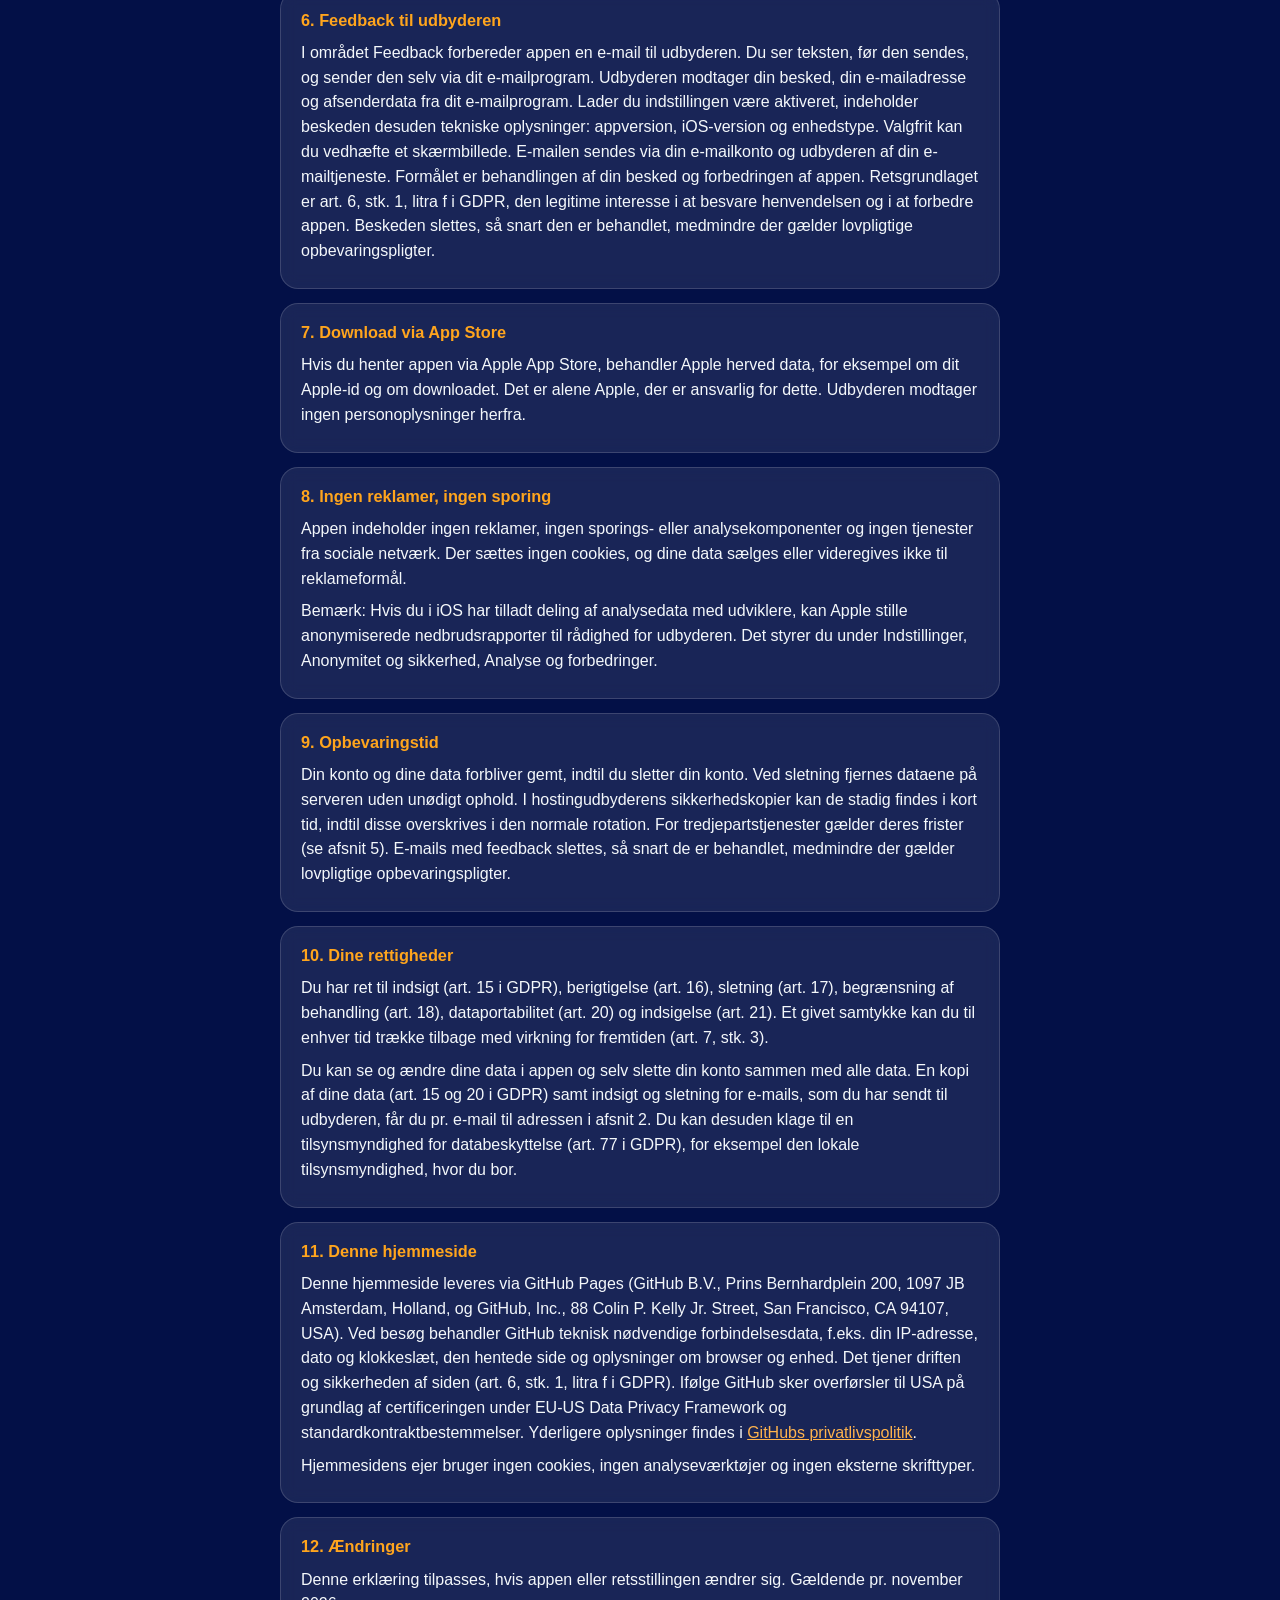
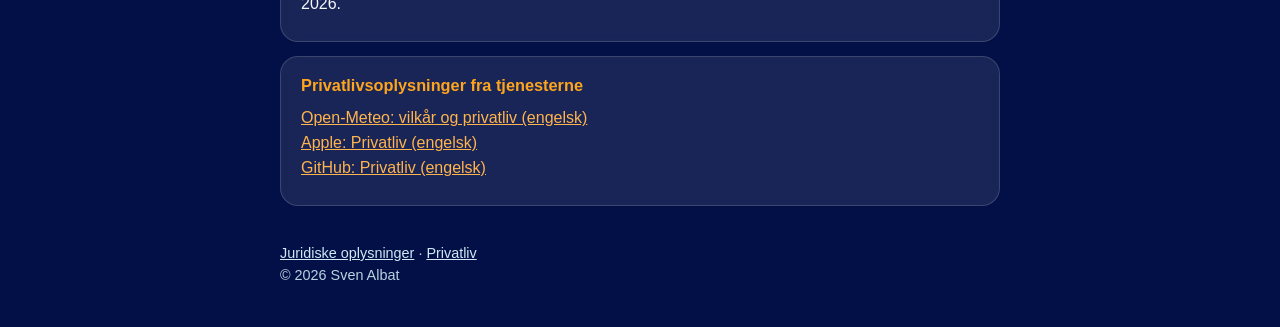
==== commit 81ea3282: "Add files via upload" ====
--- a/da/privatliv.html
+++ b/da/privatliv.html
@@ -49,7 +49,7 @@
 <section class="card">
 <h2>4. Tilladelser</h2>
 
-<p><strong>Placering:</strong> Appen spørger efter din placering, mens du bruger appen. Den bruges til at vise placeringspunktet på kortet, hente vejr og bidtider for dit sted, foreslå spots i nærheden og gemme fangststedet. Retsgrundlaget er dit samtykke (art. 6, stk. 1, litra a i GDPR) via iOS’ forespørgsel. Du kan til enhver tid trække det tilbage under Indstillinger, Anonymitet og sikkerhed, Lokalitetstjenester. Uden placering kan du i stedet vælge gemte spots.</p>
+<p><strong>Placering:</strong> Appen spørger efter din placering, mens du bruger appen. Den bruges til at vise placeringspunktet på kortet, hente vejr og bidtider for dit sted, foreslå spots i nærheden, søge efter damme, fiskesøer og fiskeforretninger i nærheden og gemme fangststedet. Retsgrundlaget er dit samtykke (art. 6, stk. 1, litra a i GDPR) via iOS’ forespørgsel. Du kan til enhver tid trække det tilbage under Indstillinger, Anonymitet og sikkerhed, Lokalitetstjenester. Uden placering kan du i stedet vælge gemte spots.</p>
 <p><strong>Fotos og filer:</strong> Du vælger fotos via iOS’ fotovælger. Appen modtager kun de billeder, du vælger, og får ikke adgang til hele dit bibliotek. Det samme gælder for filer (PDF eller billede).</p>
 <p><strong>Notifikationer:</strong> Påmindelser om udløbende fisketegn er lokale notifikationer, som din enhed selv udløser. Der er ingen push-server til dem, og der overføres ingen data.</p>
 
@@ -62,7 +62,7 @@
 <h3>Open-Meteo (vejrdata)</h3>
 <p>Til vejr, lufttryk, bidtider og de automatiske fangstforhold henter appen data hos Open-Meteo (OpenMeteo GmbH, Hintere Schilligmatte 6, 6463 Bürglen, Schweiz). Der overføres koordinaterne for det valgte sted, afrundet til ca. én kilometer, ved en fangstdato den pågældende periode og af tekniske årsager din IP-adresse. Ifølge Open-Meteo kan serverlogfiler indeholde IP-adresser og koordinater og slettes efter 90 dage. For Schweiz foreligger der en tilstrækkelighedsafgørelse fra EU-Kommissionen. Retsgrundlaget er art. 6, stk. 1, litra b i GDPR, fordi forespørgslen er nødvendig for den funktion, du bruger. Placeringsdataene bygger desuden på dit samtykke.</p>
 <h3>Apple Kort</h3>
-<p>Ved kortstilene Standard og Satellit indlæser appen kortdata via Apples korttjeneste. Apple modtager herved teknisk nødvendige data som din IP-adresse og det viste kortudsnit. Apples privatlivspolitik gælder. Hvis du trykker på links som Navigér til parkeringspladsen eller Åbn i Kort, videregiver appen koordinaterne til Kort-appen.</p>
+<p>Ved kortstilene Standard og Satellit indlæser appen kortdata via Apples korttjeneste. Apple modtager herved teknisk nødvendige data som din IP-adresse og det viste kortudsnit. Apples privatlivspolitik gælder. Hvis du trykker på links som Navigér til parkeringspladsen eller Åbn i Kort, videregiver appen koordinaterne til Kort-appen. Hvis du i appen søger efter damme, fiskesøer eller fiskeforretninger i nærheden, sender appen søgeord og et kortudsnit omkring din placering (ca. 100 km omkreds) til Apple Kort og modtager resultaterne. Appen gemmer ikke din placering til dette formål.</p>
 <h3>Egen kortkilde (valgfri)</h3>
 <p>Kun hvis du selv indtaster en kortadresse under Offline-kort, indlæser appen korttiles fra denne udbyder. Den modtager herved din IP-adresse, tilekoordinaterne og dermed kortudsnittet, en identifikator for appen og tidspunktet. Denne udbyders privatlivsbestemmelser gælder.</p>
 <h3>Nyheder</h3>
